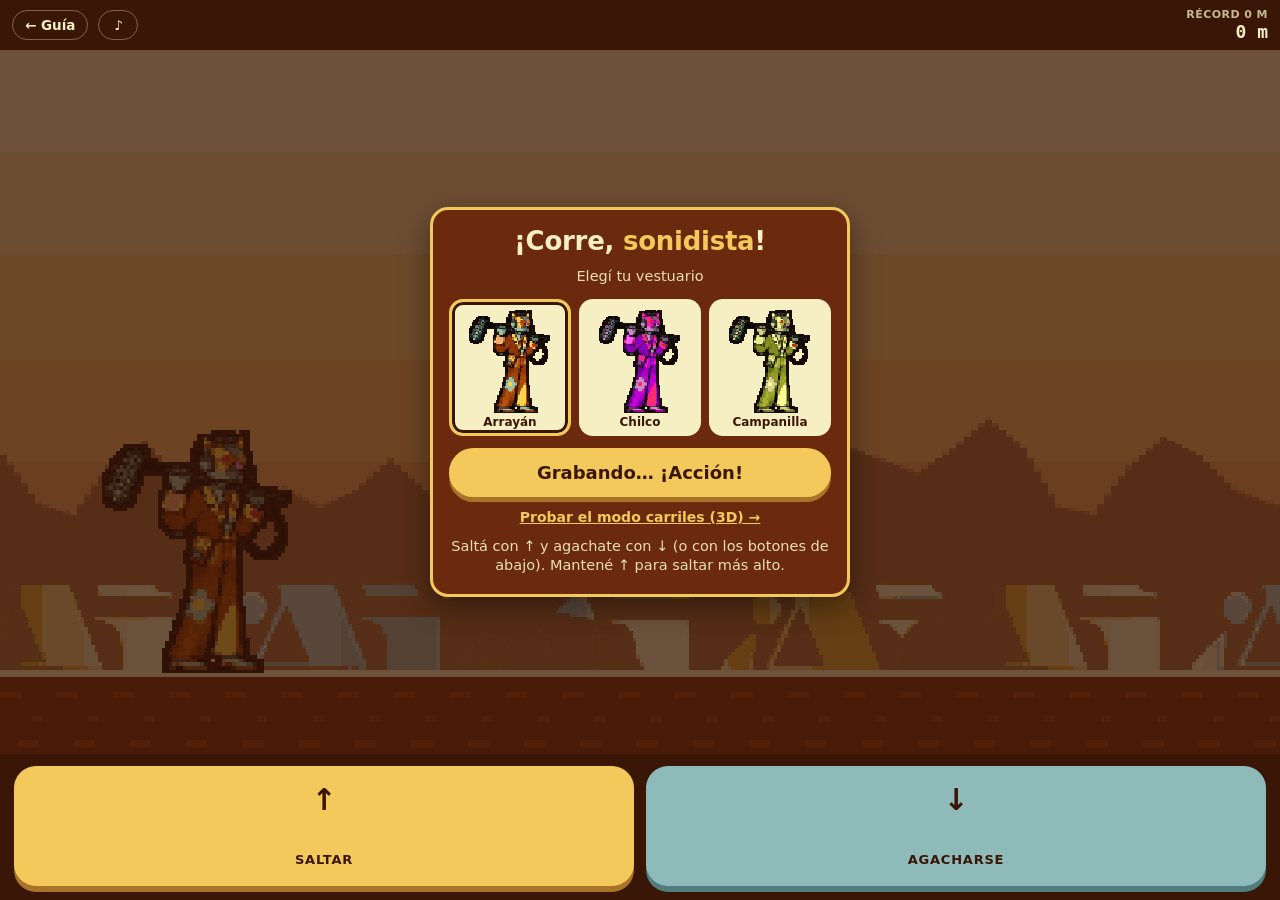
==== juego/index.html @ 8f3acd27 "Juego: fichas en el techo de los camiones y ranking compartido (se activa con la URL de Apps Script)" ====
<!doctype html>
<html lang="es">
<head>
<meta charset="utf-8">
<meta name="viewport" content="width=device-width,initial-scale=1,viewport-fit=cover,user-scalable=no">
<title>¡Corre, sonidista! · FAA! 2026</title>
<meta name="theme-color" content="#3a1606">
<meta name="robots" content="noindex">
<style>
*{box-sizing:border-box;margin:0}
html,body{height:100%;background:#3a1606;color:#F6EFC4;font:16px/1.35 system-ui,-apple-system,"Segoe UI",Roboto,sans-serif;overscroll-behavior:none}
body{display:flex;flex-direction:column;-webkit-user-select:none;user-select:none;-webkit-touch-callout:none;touch-action:manipulation;padding:env(safe-area-inset-top) env(safe-area-inset-right) env(safe-area-inset-bottom) env(safe-area-inset-left)}
.bar{display:flex;align-items:center;gap:10px;padding:8px 12px}
.bar a,.bar button{color:#F6EFC4;background:transparent;border:1px solid rgba(246,239,196,.35);border-radius:999px;padding:6px 12px;font:700 13.5px system-ui;text-decoration:none}
.bar .sp{flex:1}
.score{font:800 18px ui-monospace,Menlo,Consolas,monospace;font-variant-numeric:tabular-nums;text-align:right}
.score small{display:block;font:600 11px system-ui;opacity:.75;letter-spacing:.04em;text-transform:uppercase}
.stage{position:relative;flex:1;display:flex;align-items:center;justify-content:center;min-height:0}
canvas.full{position:absolute;inset:0;width:100%;height:100%}
canvas{display:block;width:100%;image-rendering:pixelated;image-rendering:crisp-edges;touch-action:none;background:#F6EFC4}
.pad{display:grid;grid-template-columns:1fr 1fr;gap:12px;padding:12px 14px calc(14px + env(safe-area-inset-bottom))}
.pad button{height:min(22vh,120px);border-radius:22px;border:0;font:900 20px system-ui;color:#3a1606;background:#F4C95C;box-shadow:0 6px 0 #a8742a;touch-action:none;display:grid;place-items:center;gap:2px}
.pad button:active,.pad button.on{transform:translateY(4px);box-shadow:0 2px 0 #a8742a}
.pad button.down{background:#8FBABA;box-shadow:0 6px 0 #4f7d7d}
.pad button.down:active,.pad button.down.on{box-shadow:0 2px 0 #4f7d7d}
.pad b{font-size:30px;line-height:1}
.pad span{font-size:13px;font-weight:800;letter-spacing:.06em;text-transform:uppercase}
@media (orientation:landscape) and (max-height:520px){
  .bar{padding:4px 12px}
  .pad{padding:6px 14px calc(6px + env(safe-area-inset-bottom));gap:10px}
  .pad button{height:64px;display:flex;justify-content:center;align-items:center;gap:10px}
  .pad b{font-size:24px}
  canvas{height:100%;width:auto;max-width:100%}
}
.ov{position:absolute;inset:0;display:flex;align-items:center;justify-content:center;padding:14px;background:rgba(58,22,6,.72)}
.ov[hidden]{display:none}
.box{background:#6B2A0E;border:3px solid #F4C95C;border-radius:18px;padding:18px 16px;max-width:420px;width:100%;text-align:center;display:grid;gap:12px;box-shadow:0 10px 30px rgba(0,0,0,.4)}
.box h1{font:900 26px/1.05 system-ui;letter-spacing:-.01em}
.box h1 em{font-style:normal;color:#F4C95C}
.box p{font-size:14.5px;opacity:.92}
.picks{display:grid;grid-template-columns:repeat(3,1fr);gap:8px}
.pick{background:#F6EFC4;border:3px solid transparent;border-radius:14px;padding:6px 0 4px;display:grid;justify-items:center;gap:2px;color:#3a1606;font:800 12px system-ui;cursor:pointer}
.pick[aria-pressed="true"]{border-color:#F4C95C;box-shadow:0 0 0 3px #3a1606 inset}
.pick i{display:block;width:93px;height:105px;background:url(side.png) no-repeat;background-size:1488px auto;image-rendering:pixelated}
.go{border:0;border-radius:999px;padding:14px 18px;font:900 18px system-ui;background:#F4C95C;color:#3a1606;box-shadow:0 5px 0 #a8742a}
.go:active{transform:translateY(3px);box-shadow:0 2px 0 #a8742a}
.keys{font-size:12.5px;opacity:.75}
.big{font:900 40px ui-monospace,Menlo,monospace}
.manif{font:900 italic 18px system-ui;color:#8FBABA;letter-spacing:.01em}
.mute{min-width:40px}
</style>
</head>
<body>
<div class="bar">
  <a href="../#hoy" aria-label="Volver a la guía">← Guía</a>
  <button class="mute" id="mute" type="button" aria-label="Sonido">♪</button>
  <span class="sp"></span>
  <div class="score"><small>Récord <span id="best">0</span> m</small><span id="score">0</span> m</div>
</div>
<div class="stage" id="stage">
  <canvas id="cv" width="320" height="200" aria-label="Juego: saltá y agachate para esquivar los obstáculos"></canvas>
  <div class="ov" id="start">
    <div class="box">
      <h1>¡Corre, <em>sonidista</em>!</h1>
      <p>Elegí tu vestuario</p>
      <div class="picks" id="picks">
        <button class="pick" type="button" data-p="0" aria-pressed="true"><i style="background-position:-1395px 0"></i>Arrayán</button>
        <button class="pick" type="button" data-p="1" aria-pressed="false"><i style="background-position:-1395px -105px"></i>Chilco</button>
        <button class="pick" type="button" data-p="2" aria-pressed="false"><i style="background-position:-1395px -210px"></i>Campanilla</button>
      </div>
      <button class="go" type="button" id="play">Grabando… ¡Acción!</button>
      <a href="carriles/" style="color:#F4C95C;font:800 14px system-ui">Probar el modo carriles (3D) →</a>
      <p class="keys">Saltá con ↑ y agachate con ↓ (o con los botones de abajo). Mantené ↑ para saltar más alto.</p>
    </div>
  </div>
  <div class="ov" id="over" hidden>
    <div class="box">
      <h1>¡Corte!</h1>
      <p>Toma <span id="take">1</span></p>
      <div class="big"><span id="final">0</span> m</div>
      <p id="rec"></p>
      <p class="manif">EL MANIFIESTO ES AHORA!</p>
      <button class="go" type="button" id="again">Otra toma</button>
      <button class="bar-b" type="button" id="change" style="background:transparent;border:0;color:#F6EFC4;font:700 14px system-ui;text-decoration:underline">Cambiar vestuario</button>
    </div>
  </div>
</div>
<div class="pad" id="pad">
  <button type="button" id="bUp" aria-label="Saltar"><b>↑</b><span>Saltar</span></button>
  <button type="button" id="bDown" class="down" aria-label="Agacharse"><b>↓</b><span>Agacharse</span></button>
</div>
<script src="ranking.js"></script>
<script src="juego.js"></script>
</body>
</html>
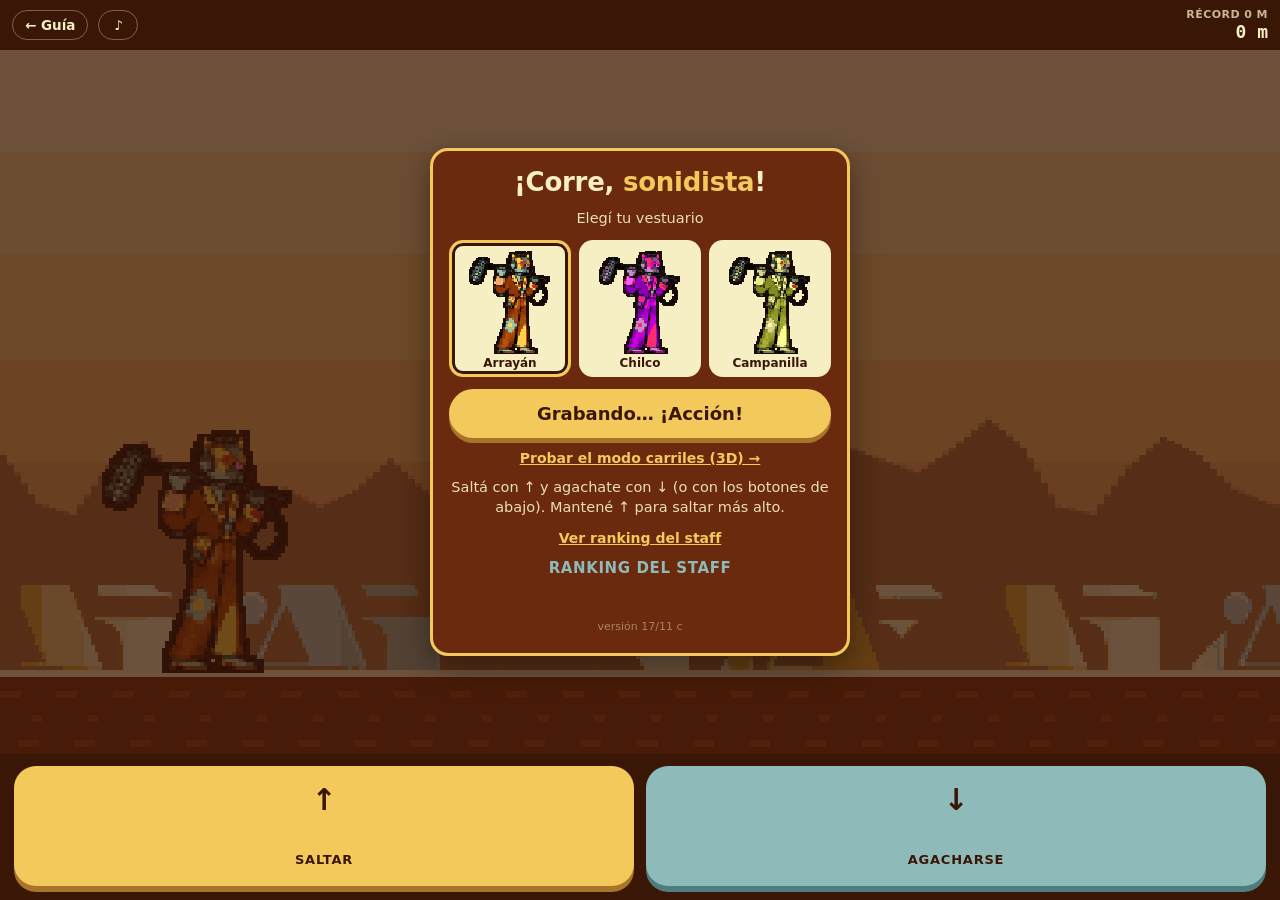
==== commit 62e6a5bf: "Juego: fuerza la descarga de los scripts nuevos y muestra la versión en el menú Co-Authored-By: Clau" ====
--- a/juego/index.html
+++ b/juego/index.html
@@ -89,7 +89,7 @@
   <button type="button" id="bUp" aria-label="Saltar"><b>↑</b><span>Saltar</span></button>
   <button type="button" id="bDown" class="down" aria-label="Agacharse"><b>↓</b><span>Agacharse</span></button>
 </div>
-<script src="ranking.js"></script>
-<script src="juego.js"></script>
+<script src="ranking.js?v=1117c"></script>
+<script src="juego.js?v=1117c"></script>
 </body>
 </html>
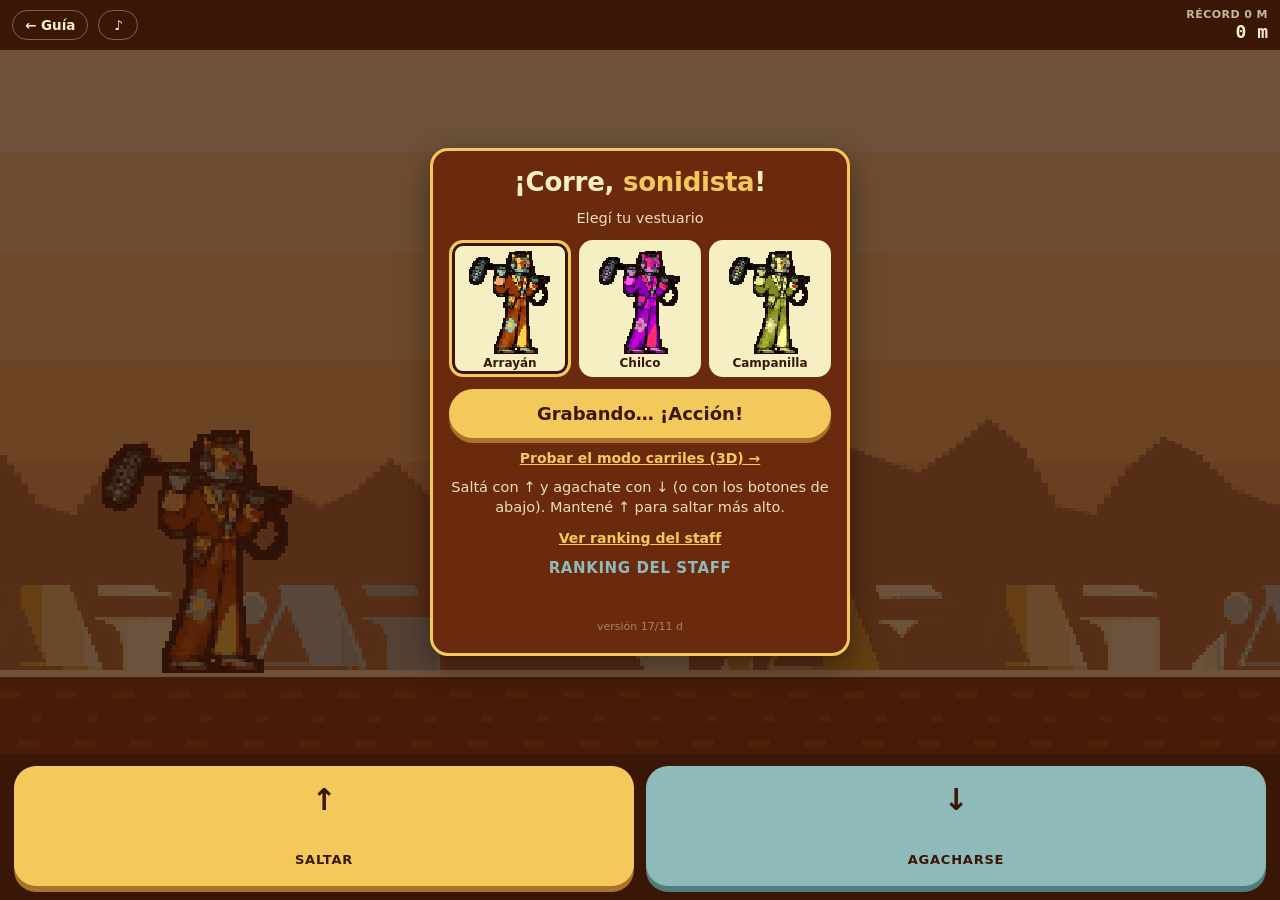
==== commit 51b95113: "Ranking: conexión por JSONP (sin depender de CORS) Co-Authored-By: Claude Opus 5.5 <noreply@anthropi" ====
--- a/juego/index.html
+++ b/juego/index.html
@@ -89,7 +89,7 @@
   <button type="button" id="bUp" aria-label="Saltar"><b>↑</b><span>Saltar</span></button>
   <button type="button" id="bDown" class="down" aria-label="Agacharse"><b>↓</b><span>Agacharse</span></button>
 </div>
-<script src="ranking.js?v=1117c"></script>
+<script src="ranking.js?v=1117d"></script>
 <script src="juego.js?v=1117c"></script>
 </body>
 </html>
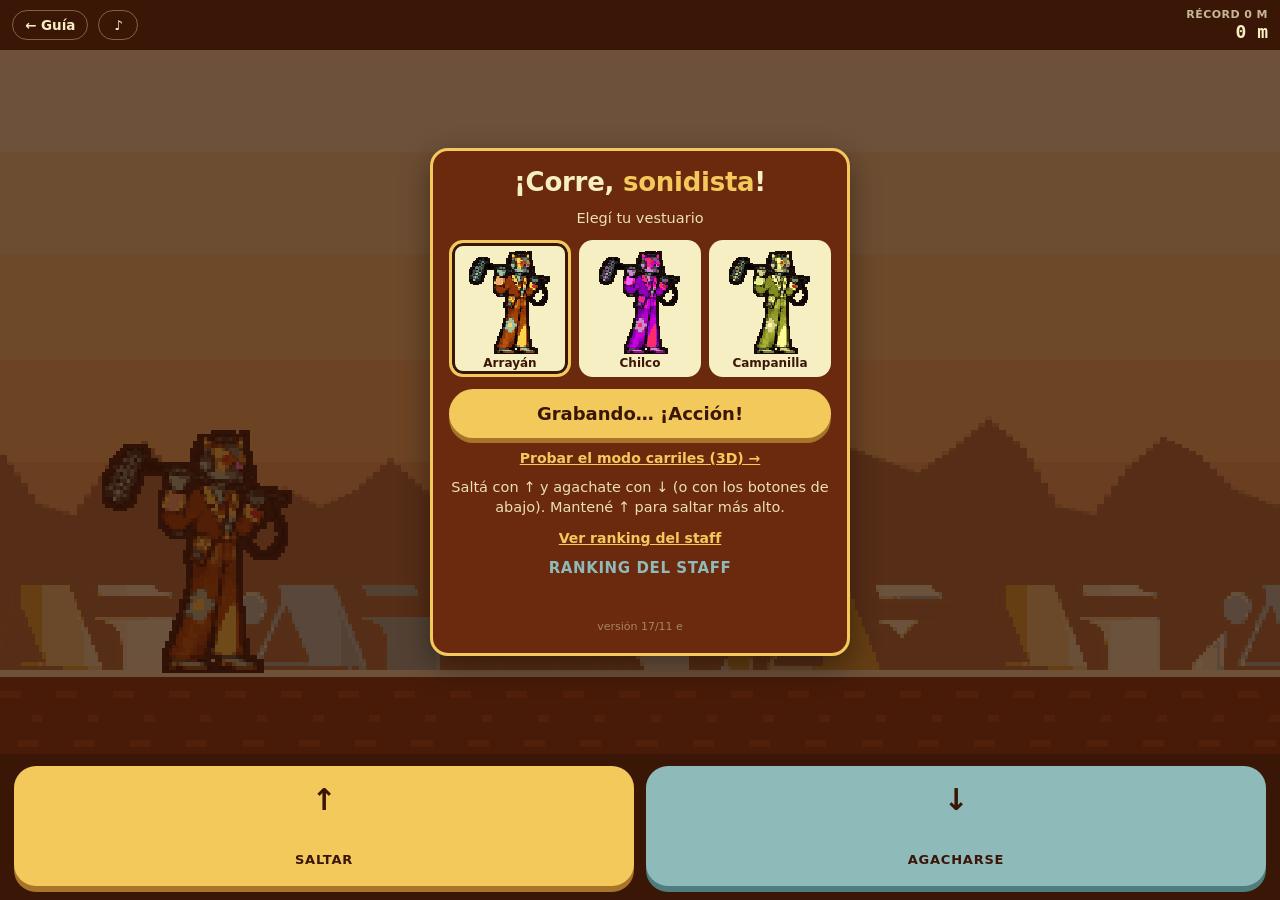
==== commit 5019ac2f: "Ranking: nombres de parámetros largos Co-Authored-By: Claude Opus 5.5 <noreply@anthropic.com> Claude" ====
--- a/juego/index.html
+++ b/juego/index.html
@@ -89,7 +89,7 @@
   <button type="button" id="bUp" aria-label="Saltar"><b>↑</b><span>Saltar</span></button>
   <button type="button" id="bDown" class="down" aria-label="Agacharse"><b>↓</b><span>Agacharse</span></button>
 </div>
-<script src="ranking.js?v=1117d"></script>
+<script src="ranking.js?v=1117e"></script>
 <script src="juego.js?v=1117c"></script>
 </body>
 </html>
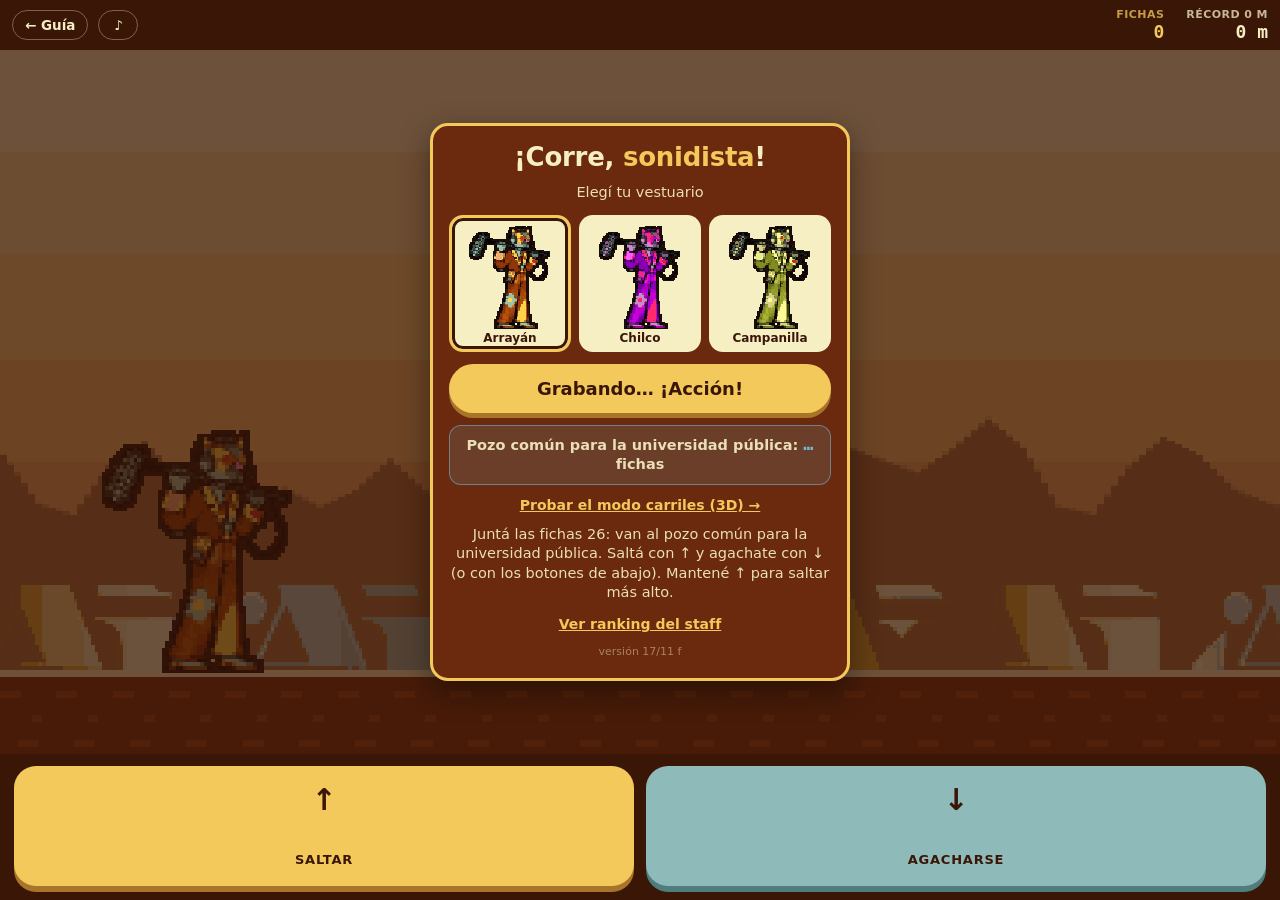
==== commit 76557cbc: "Juego: pozo común de fichas para la universidad pública, fichas 26 en el clásico y ranking con otro " ====
--- a/juego/index.html
+++ b/juego/index.html
@@ -55,6 +55,7 @@
   <a href="../#hoy" aria-label="Volver a la guía">← Guía</a>
   <button class="mute" id="mute" type="button" aria-label="Sonido">♪</button>
   <span class="sp"></span>
+  <div class="score" style="color:#F4C95C;margin-right:12px"><small>Fichas</small><span id="coins">0</span></div>
   <div class="score"><small>Récord <span id="best">0</span> m</small><span id="score">0</span> m</div>
 </div>
 <div class="stage" id="stage">
@@ -70,7 +71,7 @@
       </div>
       <button class="go" type="button" id="play">Grabando… ¡Acción!</button>
       <a href="carriles/" style="color:#F4C95C;font:800 14px system-ui">Probar el modo carriles (3D) →</a>
-      <p class="keys">Saltá con ↑ y agachate con ↓ (o con los botones de abajo). Mantené ↑ para saltar más alto.</p>
+      <p class="keys">Juntá las fichas 26: van al pozo común para la universidad pública. Saltá con ↑ y agachate con ↓ (o con los botones de abajo). Mantené ↑ para saltar más alto.</p>
     </div>
   </div>
   <div class="ov" id="over" hidden>
@@ -89,7 +90,7 @@
   <button type="button" id="bUp" aria-label="Saltar"><b>↑</b><span>Saltar</span></button>
   <button type="button" id="bDown" class="down" aria-label="Agacharse"><b>↓</b><span>Agacharse</span></button>
 </div>
-<script src="ranking.js?v=1117e"></script>
+<script src="ranking.js?v=1117f"></script>
 <script src="juego.js?v=1117c"></script>
 </body>
 </html>
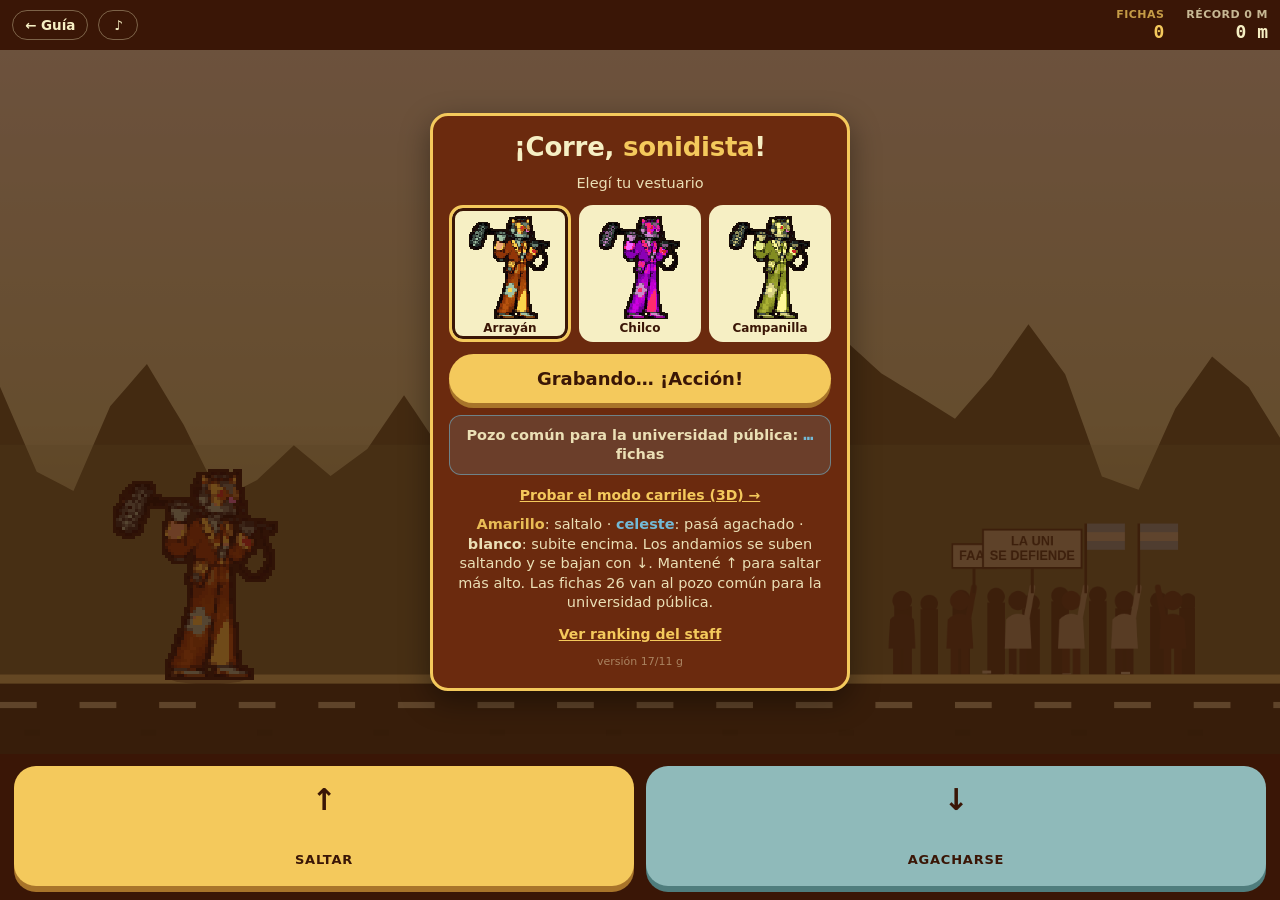
==== commit a66b04c0: "Clásico: misma estética que carriles (paletas, marcha, alta resolución), andamios para subir, choque" ====
--- a/juego/index.html
+++ b/juego/index.html
@@ -15,9 +15,8 @@
 .bar .sp{flex:1}
 .score{font:800 18px ui-monospace,Menlo,Consolas,monospace;font-variant-numeric:tabular-nums;text-align:right}
 .score small{display:block;font:600 11px system-ui;opacity:.75;letter-spacing:.04em;text-transform:uppercase}
-.stage{position:relative;flex:1;display:flex;align-items:center;justify-content:center;min-height:0}
-canvas.full{position:absolute;inset:0;width:100%;height:100%}
-canvas{display:block;width:100%;image-rendering:pixelated;image-rendering:crisp-edges;touch-action:none;background:#F6EFC4}
+.stage{position:relative;flex:1;min-height:0;overflow:hidden}
+canvas{position:absolute;inset:0;width:100%;height:100%;display:block;touch-action:none;background:#F6EFC4}
 .pad{display:grid;grid-template-columns:1fr 1fr;gap:12px;padding:12px 14px calc(14px + env(safe-area-inset-bottom))}
 .pad button{height:min(22vh,120px);border-radius:22px;border:0;font:900 20px system-ui;color:#3a1606;background:#F4C95C;box-shadow:0 6px 0 #a8742a;touch-action:none;display:grid;place-items:center;gap:2px}
 .pad button:active,.pad button.on{transform:translateY(4px);box-shadow:0 2px 0 #a8742a}
@@ -30,7 +29,6 @@
   .pad{padding:6px 14px calc(6px + env(safe-area-inset-bottom));gap:10px}
   .pad button{height:64px;display:flex;justify-content:center;align-items:center;gap:10px}
   .pad b{font-size:24px}
-  canvas{height:100%;width:auto;max-width:100%}
 }
 .ov{position:absolute;inset:0;display:flex;align-items:center;justify-content:center;padding:14px;background:rgba(58,22,6,.72)}
 .ov[hidden]{display:none}
@@ -71,7 +69,7 @@
       </div>
       <button class="go" type="button" id="play">Grabando… ¡Acción!</button>
       <a href="carriles/" style="color:#F4C95C;font:800 14px system-ui">Probar el modo carriles (3D) →</a>
-      <p class="keys">Juntá las fichas 26: van al pozo común para la universidad pública. Saltá con ↑ y agachate con ↓ (o con los botones de abajo). Mantené ↑ para saltar más alto.</p>
+      <p class="keys"><b style="color:#F4C95C">Amarillo</b>: saltalo · <b style="color:#74C6E8">celeste</b>: pasá agachado · <b>blanco</b>: subite encima. Los andamios se suben saltando y se bajan con ↓. Mantené ↑ para saltar más alto. Las fichas 26 van al pozo común para la universidad pública.</p>
     </div>
   </div>
   <div class="ov" id="over" hidden>
@@ -90,7 +88,8 @@
   <button type="button" id="bUp" aria-label="Saltar"><b>↑</b><span>Saltar</span></button>
   <button type="button" id="bDown" class="down" aria-label="Agacharse"><b>↓</b><span>Agacharse</span></button>
 </div>
-<script src="ranking.js?v=1117f"></script>
-<script src="juego.js?v=1117c"></script>
+<script src="arte.js?v=1117g"></script>
+<script src="ranking.js?v=1117g"></script>
+<script src="juego.js?v=1117g"></script>
 </body>
 </html>
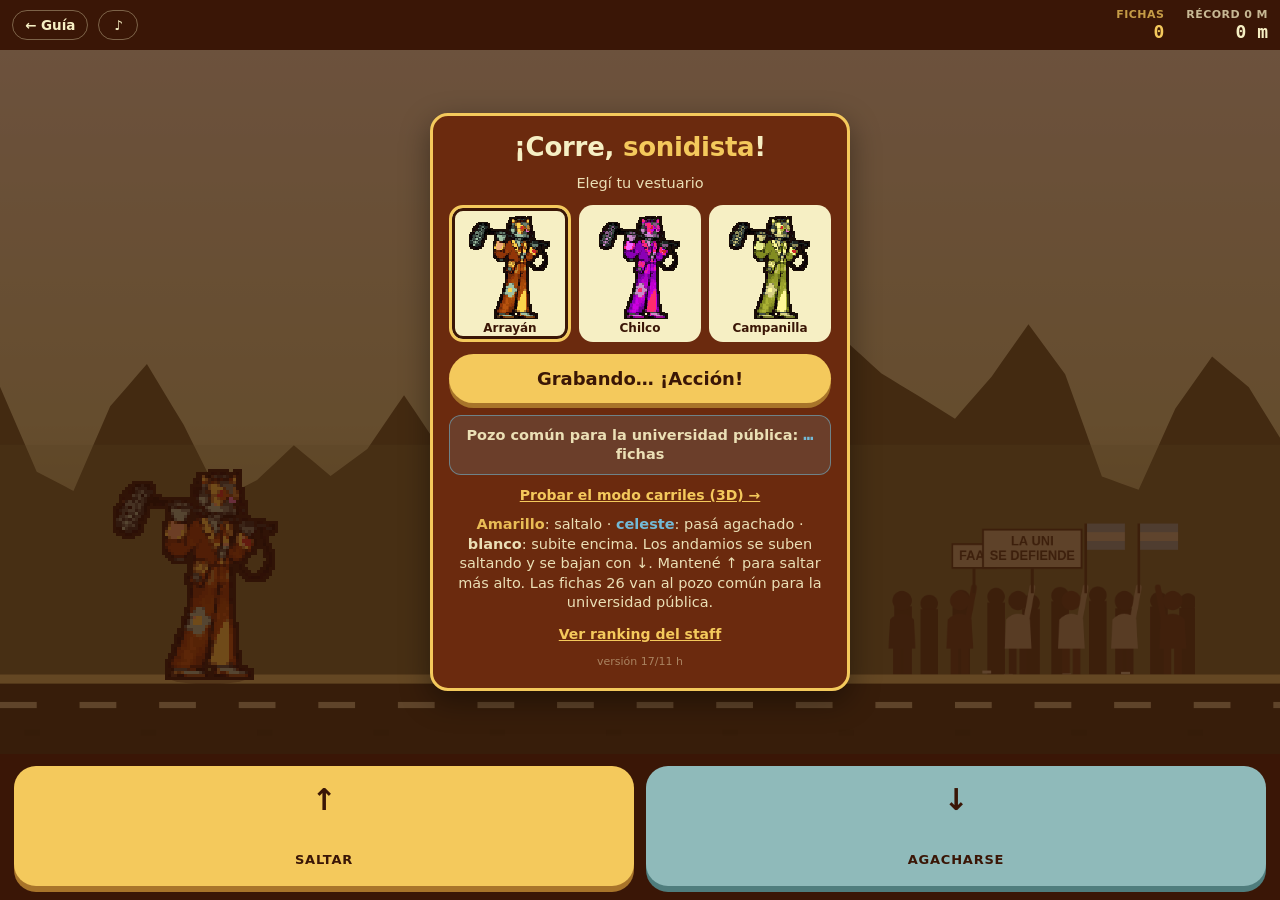
==== commit 4b788269: "Clásico: salto corto salvo que se mantenga, diseño de nivel por patrones y etapas aéreas de andamios" ====
--- a/juego/index.html
+++ b/juego/index.html
@@ -88,8 +88,8 @@
   <button type="button" id="bUp" aria-label="Saltar"><b>↑</b><span>Saltar</span></button>
   <button type="button" id="bDown" class="down" aria-label="Agacharse"><b>↓</b><span>Agacharse</span></button>
 </div>
-<script src="arte.js?v=1117g"></script>
-<script src="ranking.js?v=1117g"></script>
-<script src="juego.js?v=1117g"></script>
+<script src="arte.js?v=1117h"></script>
+<script src="ranking.js?v=1117h"></script>
+<script src="juego.js?v=1117h"></script>
 </body>
 </html>
